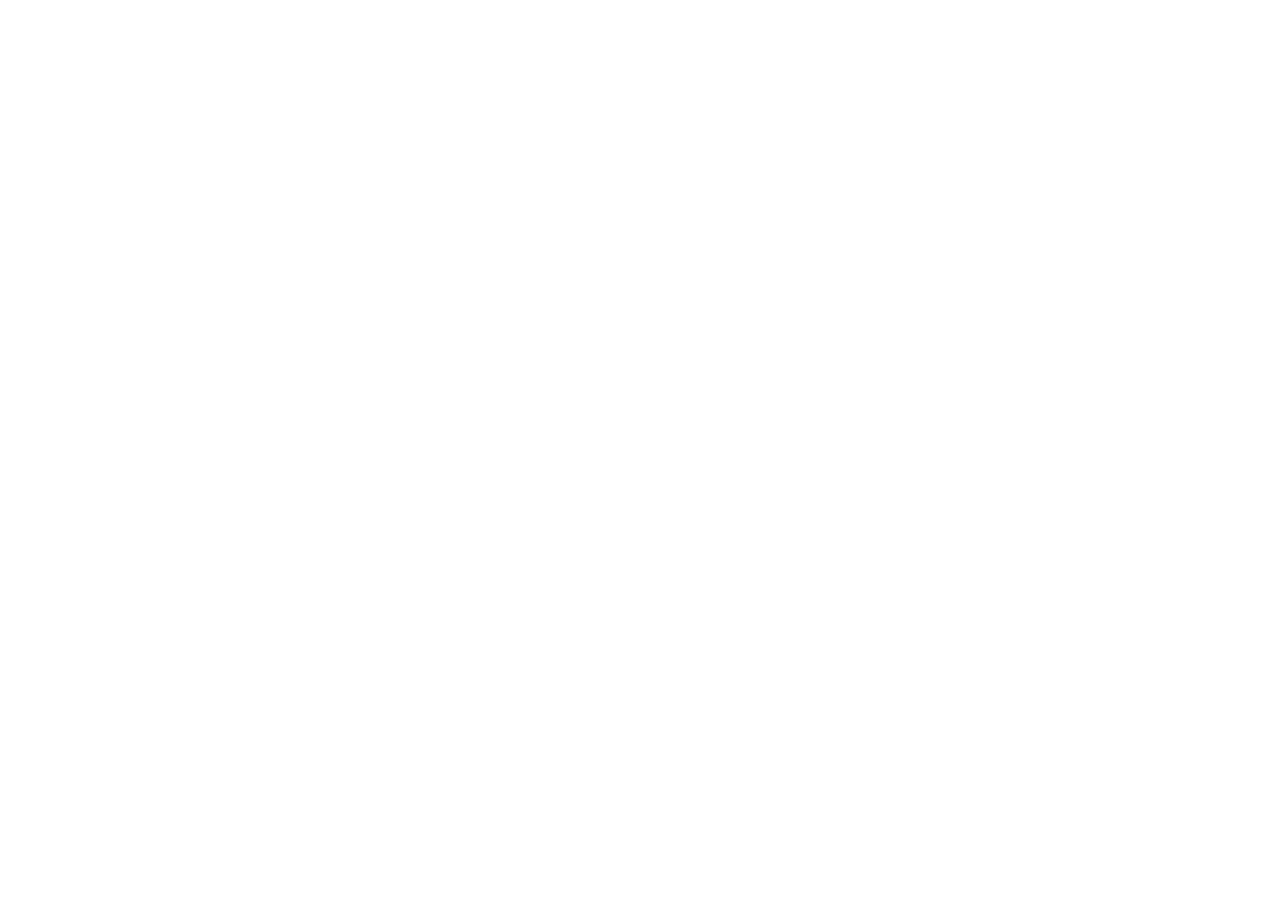
==== index.html @ 18c7e469 "Start: Login_1 Project and Create Project Folder Structure and Add: Assets" ====
<!DOCTYPE html>
<html lang="en">
<head>
  <meta charset="UTF-8">
  <meta name="viewport" content="width=device-width, initial-scale=1.0">
  <link rel="preconnect" href="https://fonts.googleapis.com" />
  <link rel="preconnect" href="https://fonts.gstatic.com" crossorigin />
  <link
    href="https://fonts.googleapis.com/css2?family=Poppins:ital,wght@0,100;0,200;0,300;0,400;0,500;0,600;0,700;0,800;0,900;1,100;1,200;1,300;1,400;1,500;1,600;1,700;1,800;1,900&display=swap"
    rel="stylesheet"
  />
  <link rel="stylesheet" href="./assets/styles/main.css" />
  <title>sign-in</title>
</head>
<body>
  
</body>
</html>
---- assets/styles/main.css ----
* {
  padding: 0;
  margin: 0;
  box-sizing: border-box;
}
:root {
  --black: black;
  --white: white;
  --maximum-blue-purple: #a7a3ff;
  --ocean-blue: #4d47c3;
  --silver: #b5b5b5;
  --alice-blue: #f0efff;
}
body {
  font-family: "Poppins", sans-serif;
}
a {
  text-decoration: none;
}
.container {
  padding: 0 15px;
  margin: auto;
}
@media (min-width: 768px) {
  .container {
    width: 750px;
  }
}
@media (min-width: 992px) {
  .container {
    width: 970px;
  }
}
@media (min-width: 1200px) {
  .container {
    width: 1170px;
  }
}
header {
  padding: 31px 0;
}
header a {
  font-size: 20px;
  font-weight: bold;
  color: var(--black);
}
section .container {
  display: flex;
  align-items: center;
  justify-content: space-between;
  flex-wrap: wrap;
  gap: 40px;
  height: calc(100vh - 92px);
}
@media (max-width: 767px) {
  section .container {
    justify-content: center;
  }
}
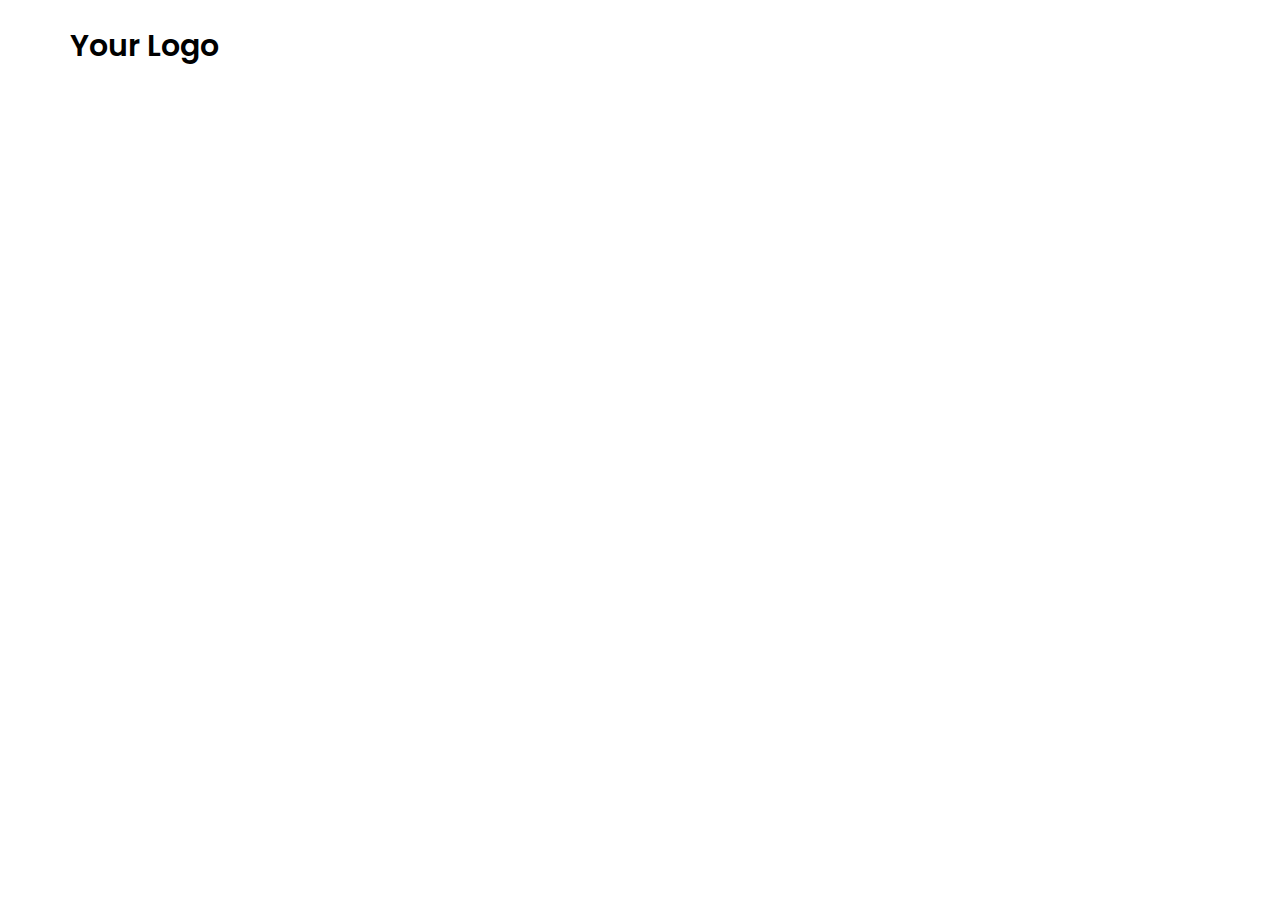
==== commit 6d2a1f0f: "Add: Header" ====
--- a/index.html
+++ b/index.html
@@ -13,6 +13,11 @@
   <title>sign-in</title>
 </head>
 <body>
+  <header>
+   <div class="container">
+    <a href="index.html">Your Logo</a>
+   </div>
+  </header>
   
 </body>
 </html>--- a/assets/styles/main.css
+++ b/assets/styles/main.css
@@ -56,4 +56,11 @@
   section .container {
     justify-content: center;
   }
+}
+header a {
+  font-weight: 600;
+  font-size: 30px;
+  line-height: 30px;
+  color: var(--black);
+
 }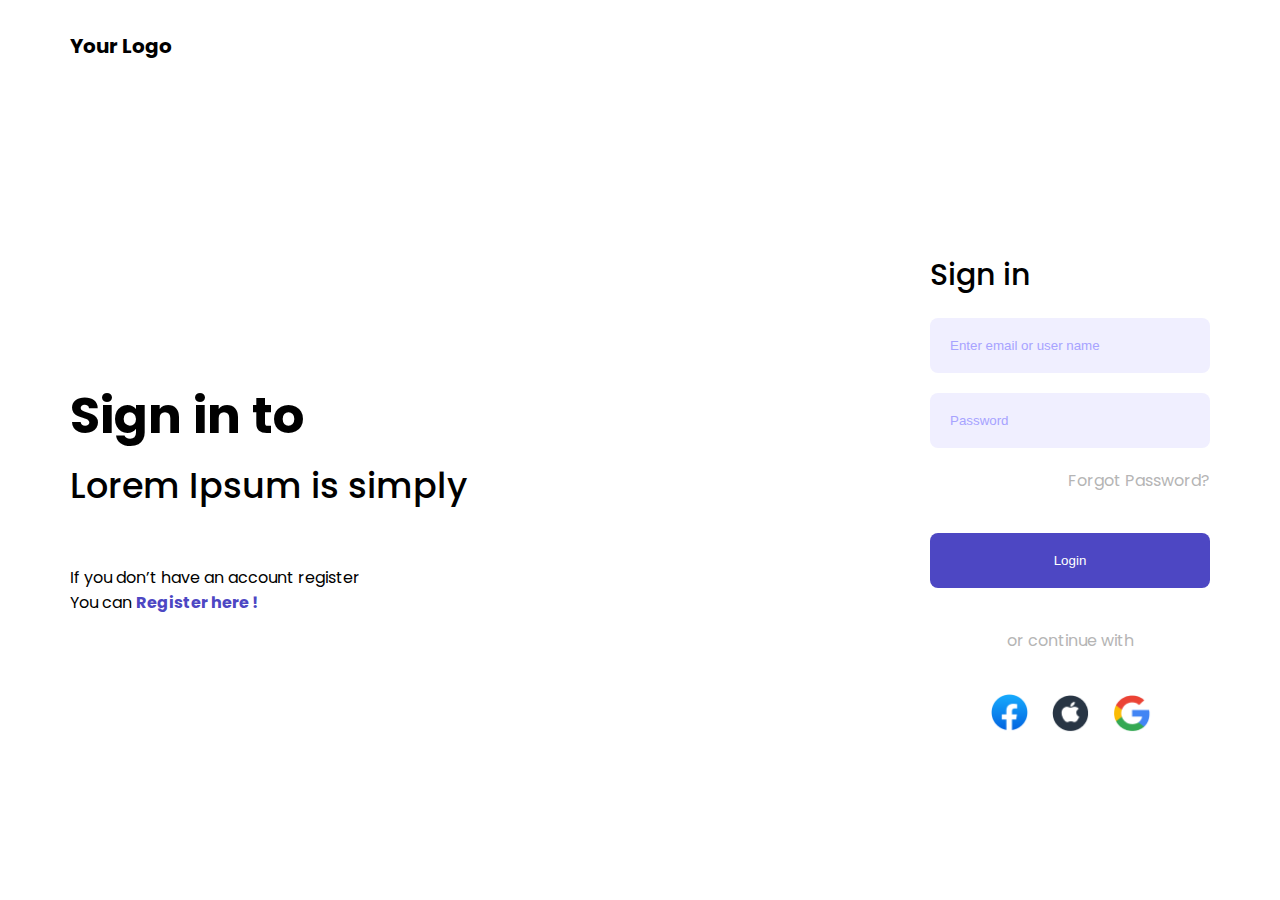
==== commit f7c37e4b: "Add:Section" ====
--- a/index.html
+++ b/index.html
@@ -18,6 +18,51 @@
     <a href="index.html">Your Logo</a>
    </div>
   </header>
-  
+  <main>
+    <section>
+      <div class="container">
+        <div class="sign-in">
+          <h1>Sign in to</h1>
+          <p class="description">Lorem Ipsum is simply</p>
+          <div class="description-text">
+            <p>
+              If you don’t have an account register
+              <br />
+              You can <a href="signup.html">Register here !</a>
+            </p>
+          </div>
+        </div>
+        <div class="form">
+          <h2>Sign in</h2>
+          <form >
+            <input type="email" class="email" placeholder="Enter email or user name" required autofocus />
+            <input type="password" placeholder="Password" required />
+            <a href="#">Forgot Password?</a>
+            <input type="submit" value="Login" class="login-btn" />
+          </form>
+          <p class="continue-with">or continue with</p>
+          <div class="login-with">
+            <ul>
+              <li>
+                <a href="#">
+                  <img src="assets/icons/Facebook.webp" alt="Facebook" />
+                </a>
+              </li>
+              <li>
+                <a href="#">
+                  <img src="assets/icons/apple.webp" alt="apple" />
+                </a>
+              </li>
+              <li>
+                <a href="#">
+                  <img src="assets/icons/google.webp" alt="apple" />
+                </a>
+              </li>
+            </ul>
+          </div>
+        </div>
+      </div>
+    </section>
+  </main>
 </body>
 </html>--- a/assets/styles/main.css
+++ b/assets/styles/main.css
@@ -57,10 +57,65 @@
     justify-content: center;
   }
 }
-header a {
-  font-weight: 600;
+.sign-in h1 {
+  font-size: 50px;
+  font-weight: bold;
+  margin-bottom: 5px;
+}
+.sign-in .description {
+  margin-bottom: 53px;
+  font-size: 35px;
+  font-weight: 500;
+}
+.sign-in .description-text {
+  font-size: 16px;
+}
+.sign-in .description-text a {
+  font-weight: bold;
+  color: var(--ocean-blue);
+}
+.form h2 {
+  margin-bottom: 20px;
+  font-weight: 500;
   font-size: 30px;
-  line-height: 30px;
-  color: var(--black);
-
-}+}
+.form form input {
+  display: block;
+  min-width: 280px;
+  padding: 20px;
+  margin: 20px 0;
+  border: none;
+  outline: none;
+  border-radius: 8px;
+  background-color: var(--alice-blue);
+}
+.form form .input-username {
+  margin-bottom: 40px;
+}
+.form form input::placeholder {
+  color: var(--maximum-blue-purple);
+}
+.form form a {
+  display: block;
+  margin: 15px 0 40px 0;
+  text-align: right;
+  color: var(--silver);
+}
+.form form .login-btn {
+  color: var(--white);
+  background-color: var(--ocean-blue);
+}
+.form .continue-with {
+  margin: 40px 0;
+  text-align: center;
+  color: var(--silver);
+}
+.form .login-with ul {
+  display: flex;
+  justify-content: center;
+  gap: 20px;
+  list-style: none;
+}
+.form .login-with ul li a img {
+  width: 41px;
+}
